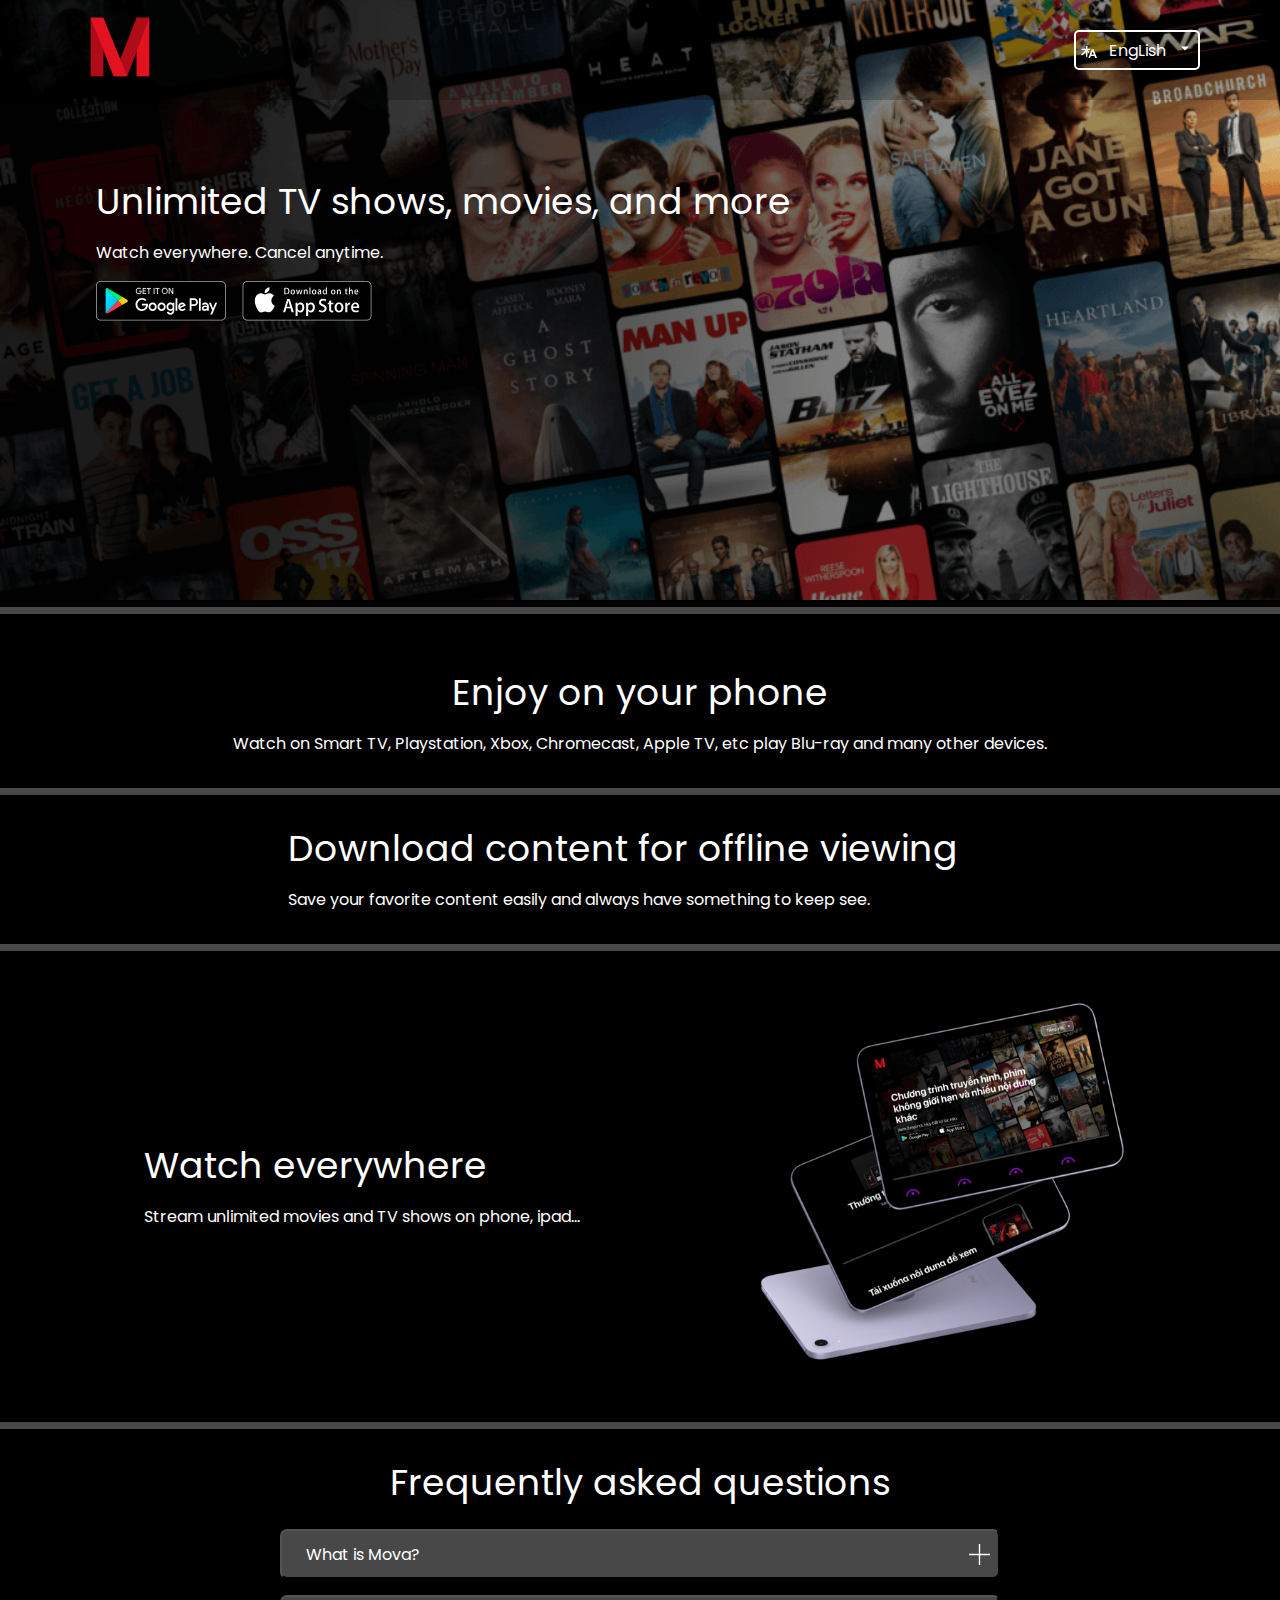
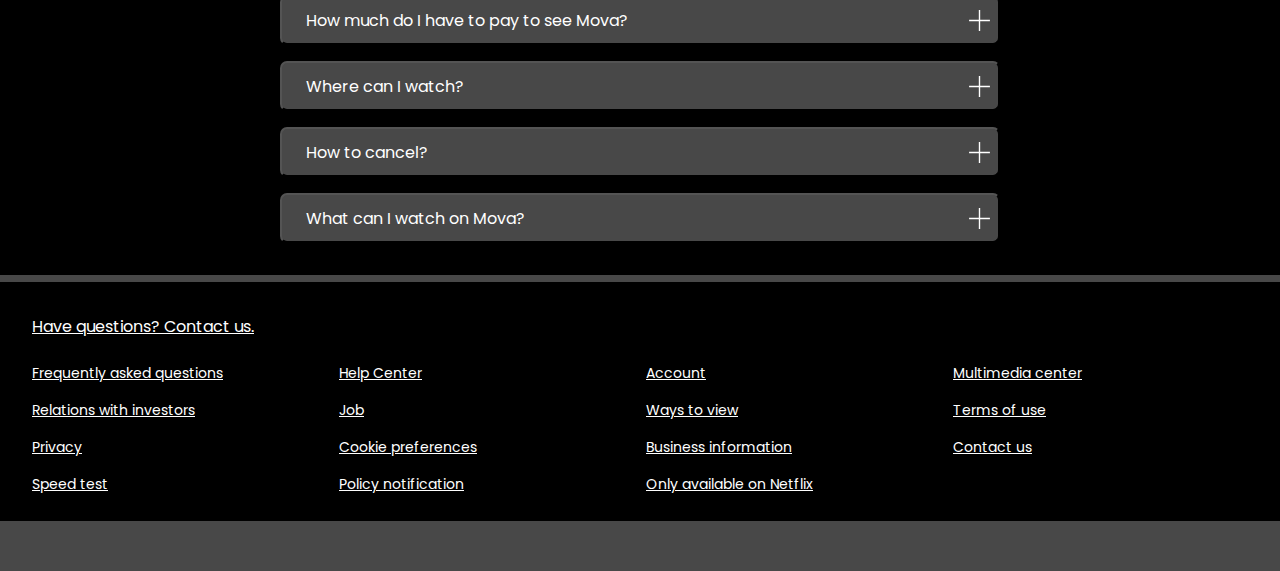
==== index-EN.html @ 981b2a0c "update" ====
<!DOCTYPE html>
<html lang="en">
  <head>
    <meta charset="UTF-8" />
    <meta name="viewport" content="width=device-width, initial-scale=1.0" />
    <meta http-equiv="X-UA-Comatible" content="IE=edge" />
    <link rel="preconnect" href="https://fonts.googleapis.com">
<link rel="preconnect" href="https://fonts.gstatic.com" crossorigin>
<link href="https://fonts.googleapis.com/css2?family=Poppins:ital,wght@0,100;0,200;0,300;0,400;0,500;0,600;0,700;0,800;0,900;1,100;1,200;1,300;1,400;1,500;1,600;1,700;1,800;1,900&display=swap" rel="stylesheet">
    <script
      src="https://code.jquery.com/jquery-3.7.1.min.js"
      integrity="sha256-/JqT3SQfawRcv/BIHPThkBvs0OEvtFFmqPF/lYI/Cxo="
      crossorigin="anonymous"
    ></script>
    <title>Mova</title>
    <link rel="stylesheet" href="./style.css" />
    <script src="./function.js" type="text/javascript"></script>
  </head>
  <body>
    <header>
      <div class="logo">
        <img src="./Logo.svg" alt="" />
      </div>
      <div class="header-right">
        <div class="custom-button landing-page-button">
          <div
            role="img"
            aria-hidden="true"
            class="default-ltr-cache-iyxs8w e1vkmu654"
          >
            <svg
              width="16"
              height="16"
              viewBox="0 0 16 16"
              fill="none"
              xmlns="http://www.w3.org/2000/svg"
              class="default-ltr-cache-4z3qvp e1svuwfo1"
              data-name="Languages"
              aria-labelledby=":R135dajalalbd:"
              aria-hidden="true"
            >
              <path
                fill-rule="evenodd"
                clip-rule="evenodd"
                d="M10.7668 5.33333L10.5038 5.99715L9.33974 8.9355L8.76866 10.377L7.33333 14H9.10751L9.83505 12.0326H13.4217L14.162 14H16L12.5665 5.33333H10.8278H10.7668ZM10.6186 9.93479L10.3839 10.5632H11.1036H12.8856L11.6348 7.2136L10.6186 9.93479ZM9.52722 4.84224C9.55393 4.77481 9.58574 4.71045 9.62211 4.64954H6.41909V2H4.926V4.64954H0.540802V5.99715H4.31466C3.35062 7.79015 1.75173 9.51463 0 10.4283C0.329184 10.7138 0.811203 11.2391 1.04633 11.5931C2.55118 10.6795 3.90318 9.22912 4.926 7.57316V12.6667H6.41909V7.51606C6.81951 8.15256 7.26748 8.76169 7.7521 9.32292L8.31996 7.88955C7.80191 7.29052 7.34631 6.64699 6.9834 5.99715H9.06968L9.52722 4.84224Z"
                fill="#ffffff"
              ></path>
            </svg>
          </div>
          <div class="langure-control">
            <span class="langure-choise">EngLish</span>
          </div>
          
          
          <div aria-hidden="true" class="default-ltr-cache-emv211 ea3diy33">
            <svg
              width="16"
              height="16"
              viewBox="0 0 16 16"
              fill="none"
              xmlns="http://www.w3.org/2000/svg"
              class="default-ltr-cache-4z3qvp e1svuwfo1"
              data-name="CaretDown"
              aria-labelledby=":R175dajalalbd:"
              aria-hidden="true"
            >
              <path
                fill-rule="evenodd"
                clip-rule="evenodd"
                d="M11.5976 6.5C11.7461 6.5 11.8204 6.67956 11.7154 6.78457L8.23574 10.2643C8.10555 10.3945 7.89445 10.3945 7.76425 10.2643L4.28457 6.78457C4.17956 6.67956 4.25393 6.5 4.40244 6.5H11.5976Z"
                fill="#ffffff"
              ></path>
            </svg>
          </div>
          <div class="select-option">
            <ul>
              <li>
                <button class="langure-option" data-value="VietNamese" data-url="index">Vietnamese</button>
              </li>
              <li>
                <button  class="langure-option"  data-value="EngLish" data-url="index-EN">EngLish</button>
              </li>
            </ul>
          </div>
        </div>
      </div>
      
      
    </header>
    <div class="landing-page-header landing-page-content">
      <img
        class="image-header"
        src="./httpswww.plex.tvwp-contentuploads202401Watch-Free-Hero-2048x1152-3-1024x576.png.png"
        alt=""
      />
      <div class="title-container" style="position: absolute; top: 180px">
        <div class="title-text">
          Unlimited TV shows, movies, and more
        </div>
        <div class="headeline-text">Watch everywhere. Cancel anytime.</div>
        <div class="store-container">
          <img src="./googleplay.svg" alt="" />
          <img src="./appstore.svg" alt="" />
        </div>
      </div>
    </div>
    <div class="landing-page-content landing-page-body">
      <div class="landing-page-body-content-flex-row">
        <div class="title-container title-for-group-01" style="width: 100%">
          <div class="title-text">Enjoy on your phone</div>
          <div class="headeline-text">
            Watch on Smart TV, Playstation, Xbox, Chromecast, Apple TV, etc
             play Blu-ray and many other devices.
          </div>
        </div>
        <div class="image image-group-01">
          <img src="./Group 58.svg" alt="" />
        </div>
      </div>
    </div>
    <div class="landing-page-content landing-page-body">
      <div class="landing-page-body-content">
        <div class="image">
          <img src="./mobile-0819.png" alt="" />
        </div>
        <div class="title-container">
          <div class="title-text">Download content for offline viewing</div>
          <div class="headeline-text">
            Save your favorite content easily and always have something to keep
            see.
          </div>
        </div>
      </div>
    </div>
    <div class="landing-page-content landing-page-body">
      <div class="landing-page-body-content">
        <div class="title-container">
          <div class="title-text">Watch everywhere</div>
          <div class="headeline-text">
            Stream unlimited movies and TV shows on
            phone, ipad...
          </div>
        </div>
        <div class="image">
          <img src="./iPad Mini.svg" alt="" />
        </div>
      </div>
    </div>
    <div class="landing-page-content landing-page-body">
      <div class="landing-page-body-content"></div>

      <div class="title-container" >
        <div class="title-text">Frequently asked questions</div>
      </div>
      <div class="question-list">
        <div class="question-container">
          <ul class="answer-list" >
            <li class="answer-item" id="question-container-id" data-ques-for="1">
              <button class="button-mv"  >
                <span>What is Mova?</span>
                <svg
                  viewBox="0 0 36 36"
                  fill="none"
                  xmlns="http://www.w3.org/2000/svg"
                  class="elj7tfr3 e164gv2o4 default-ltr-cache-l7vm9h e1svuwfo1"
                  data-name="Plus"
                  aria-labelledby=":rk:"
                  alt=""
                >
                  <path
                    fill-rule="evenodd"
                    clip-rule="evenodd"
                    d="M17 17V3H19V17H33V19H19V33H17V19H3V17H17Z"
                    fill="#ffffff"
                  ></path>
                </svg>
              </button>
              <div class="answer-content hidden-content" data-ans-for="ans_01" data-open="false">
                <span
                  >Mova is a streaming service that offers a variety of
                  Types of TV shows, movies, anime, documentaries won
                  prizes and more on thousands of devices available
                  Internet connection.
                  <br />
                  You can watch as much as you want, anytime you want
                   No ads – all for one price
                   monthly low. There's always new content for you to explore and
                   New TV shows and movies are added every
                   week!
                </span>
              </div>
            </li>
            <li class="answer-item" id="question-container-id" data-ques-for="2">
              <button class="button-mv" >
                <span>How much do I have to pay to see Mova?</span>
                <svg
                  viewBox="0 0 36 36"
                  fill="none"
                  xmlns="http://www.w3.org/2000/svg"
                  class="elj7tfr3 e164gv2o4 default-ltr-cache-l7vm9h e1svuwfo1"
                  data-name="Plus"
                  aria-labelledby=":rk:"
                  alt=""
                >
                  <path
                    fill-rule="evenodd"
                    clip-rule="evenodd"
                    d="M17 17V3H19V17H33V19H19V33H17V19H3V17H17Z"
                    fill="#ffffff"
                  ></path>
                </svg>
              </button>
              <div class="answer-content hidden-content" data-ans-for="ans_02"  data-open="false">
                <span
                  >Watch Mova on smartphone, tablet, TV
                  smart, laptop or streaming device,
                  for just one flat monthly fee. Service packages with
                  Price range from 260,000 VND to 70,000 VND per month. No extra fees,
                  no contract.
                </span>
              </div>
            </li>
            <li class="answer-item" data-ques-for="3">
              <button class="button-mv" >
                <span>Where can I watch?</span>
                <svg
                  viewBox="0 0 36 36"
                  fill="none"
                  xmlns="http://www.w3.org/2000/svg"
                  class="elj7tfr3 e164gv2o4 default-ltr-cache-l7vm9h e1svuwfo1"
                  data-name="Plus"
                  aria-labelledby=":rk:"
                  alt=""
                >
                  <path
                    fill-rule="evenodd"
                    clip-rule="evenodd"
                    d="M17 17V3H19V17H33V19H19V33H17V19H3V17H17Z"
                    fill="#ffffff"
                  ></path>
                </svg>
              </button>
              <div class="answer-content hidden-content" data-ans-for="ans_03"  data-open="false">
                <span
                  >Watch anytime, anywhere. Sign in with your Mova account
                  You can view it right on the Mova.com website from your personal computer
                  personal, or on any device with an Internet connection and
                  Install Mova app, including smart TV, phone
                  Smartphones, tablets, online multimedia players
                  online and gaming consoles.
                  <br />
                  You can also download your favorite programs using the app
                   App on iOS, Android or Windows 10. Go to the content section first
                   Download to watch on the go and offline
                   Internet. Take Mova with you everywhere.
                </span>
              </div>
            </li>
            <li class="answer-item" data-ques-for="4">
              <button class="button-mv" >
                <span>How to cancel?</span>
                <svg
                  viewBox="0 0 36 36"
                  fill="none"
                  xmlns="http://www.w3.org/2000/svg"
                  class="elj7tfr3 e164gv2o4 default-ltr-cache-l7vm9h e1svuwfo1"
                  data-name="Plus"
                  aria-labelledby=":rk:"
                  alt=""
                >
                  <path
                    fill-rule="evenodd"
                    clip-rule="evenodd"
                    d="M17 17V3H19V17H33V19H19V33H17V19H3V17H17Z"
                    fill="#ffffff"
                  ></path>
                </svg>
              </button>
              <div class="answer-content hidden-content" data-ans-for="ans_04">
                <span
                  >Mova is very flexible. No pesky contracts, no
                  constraint. You can easily cancel your account online only
                  in two clicks. There is no cancellation fee – you can catch it
                  Start or stop your account at any time.
                </span>
              </div>
            </li>
            <li class="answer-item" data-ques-for="5">
              <button class="button-mv" >
                <span>What can I watch on Mova?</span>
                <svg
                  viewBox="0 0 36 36"
                  fill="none"
                  xmlns="http://www.w3.org/2000/svg"
                  class="elj7tfr3 e164gv2o4 default-ltr-cache-l7vm9h e1svuwfo1"
                  data-name="Plus"
                  aria-labelledby=":rk:"
                  alt=""
                >
                  <path
                    fill-rule="evenodd"
                    clip-rule="evenodd"
                    d="M17 17V3H19V17H33V19H19V33H17V19H3V17H17Z"
                    fill="#ffffff"
                  ></path>
                </svg>
              </button>
              <div class="answer-content hidden-content" data-ans-for="ans_05">
                <span
                  >Mova has an extensive library of feature films and movies
                  documentaries, TV shows, anime, award-winning works
                  Mova rewards and more. See without boundaries
                  expire any time you want.
                </span>
              </div>
            </li>
          </ul>
        </div>
      </div>
    </div>
    <div class="scroll-up-btn">
      <button>Về đầu trang</button>
    </div>
    <div class="landing-page-footer">
      <div data-layout="container" class="landing-page-footer-wrap">
        <div data-layout="item" class="default-ltr-cache-cd6tzo">
          <div class="default-ltr-cache-82qlwu eyieukx4">
            <a href="https://help.netflix.com/contactus"
              >Have questions? Contact us.</a
            >
          </div>
        </div>
        <div data-layout="item" class="default-ltr-cache-cd6tzo">
          <div class="default-ltr-cache-2lwb1t eyieukx3">
            <div
              data-layout="wrapper"
              class="default-ltr-cache-1b5mvc4 eslj5pt1"
            >
              <ul
                data-layout="container"
                class="default-ltr-cache-198rcvt eslj5pt0"
              >
                <li
                  data-layout="item"
                  class="default-ltr-cache-text8n footer-item"
                >
                  <a
                    role="link"
                    data-uia="footer-link"
                    class="e1xphksk0 default-ltr-cache-ncd99a e1ff4m3w1"
                    href="https://help.netflix.com/support/412"
                    >Frequently asked questions</a
                  >
                </li>
                <li
                  data-layout="item"
                  class="default-ltr-cache-text8n footer-item"
                >
                  <a
                    role="link"
                    data-uia="footer-link"
                    class="e1xphksk0 default-ltr-cache-ncd99a e1ff4m3w1"
                    href="https://help.netflix.com"
                    >Help Center</a
                  >
                </li>
                <li
                  data-layout="item"
                  class="default-ltr-cache-text8n footer-item"
                >
                  <a
                    role="link"
                    data-uia="footer-link"
                    class="e1xphksk0 default-ltr-cache-ncd99a e1ff4m3w1"
                    href="/youraccount"
                    >Account</a
                  >
                </li>
                <li
                  data-layout="item"
                  class="default-ltr-cache-text8n footer-item"
                >
                  <a
                    role="link"
                    data-uia="footer-link"
                    class="e1xphksk0 default-ltr-cache-ncd99a e1ff4m3w1"
                    href="https://media.netflix.com/"
                    >Multimedia center</a
                  >
                </li>
                <li
                  data-layout="item"
                  class="default-ltr-cache-text8n footer-item"
                >
                  <a
                    role="link"
                    data-uia="footer-link"
                    class="e1xphksk0 default-ltr-cache-ncd99a e1ff4m3w1"
                    href="http://ir.netflix.com/"
                    >Relations with investors</a
                  >
                </li>
                <li
                  data-layout="item"
                  class="default-ltr-cache-text8n footer-item"
                >
                  <a
                    role="link"
                    data-uia="footer-link"
                    class="e1xphksk0 default-ltr-cache-ncd99a e1ff4m3w1"
                    href="https://jobs.netflix.com/jobs"
                    >Job</a
                  >
                </li>
                <li
                  data-layout="item"
                  class="default-ltr-cache-text8n footer-item"
                >
                  <a
                    role="link"
                    data-uia="footer-link"
                    class="e1xphksk0 default-ltr-cache-ncd99a e1ff4m3w1"
                    href="/watch"
                    >Ways to view</a
                  >
                </li>
                <li
                  data-layout="item"
                  class="default-ltr-cache-text8n footer-item"
                >
                  <a
                    role="link"
                    data-uia="footer-link"
                    class="e1xphksk0 default-ltr-cache-ncd99a e1ff4m3w1"
                    href="https://help.netflix.com/legal/termsofuse"
                    >Terms of use</a
                  >
                </li>
                <li
                  data-layout="item"
                  class="default-ltr-cache-text8n footer-item"
                >
                  <a
                    role="link"
                    data-uia="footer-link"
                    class="e1xphksk0 default-ltr-cache-ncd99a e1ff4m3w1"
                    href="https://help.netflix.com/legal/privacy"
                    >Privacy</a
                  >
                </li>
                <li
                  data-layout="item"
                  class="default-ltr-cache-text8n footer-item"
                >
                  <a
                    role="link"
                    data-uia="footer-link"
                    class="e1xphksk0 default-ltr-cache-ncd99a e1ff4m3w1"
                    href="#"
                    >Cookie preferences</a
                  >
                </li>
                <li
                  data-layout="item"
                  class="default-ltr-cache-text8n footer-item"
                >
                  <a
                    role="link"
                    data-uia="footer-link"
                    class="e1xphksk0 default-ltr-cache-ncd99a e1ff4m3w1"
                    href="https://help.netflix.com/legal/corpinfo"
                    >Business information</a
                  >
                </li>
                <li
                  data-layout="item"
                  class="default-ltr-cache-text8n footer-item"
                >
                  <a
                    role="link"
                    data-uia="footer-link"
                    class="e1xphksk0 default-ltr-cache-ncd99a e1ff4m3w1"
                    href="https://help.netflix.com/contactus"
                    >Contact us</a
                  >
                </li>
                <li
                  data-layout="item"
                  class="default-ltr-cache-text8n footer-item"
                >
                  <a
                    role="link"
                    data-uia="footer-link"
                    class="e1xphksk0 default-ltr-cache-ncd99a e1ff4m3w1"
                    href="https://fast.com"
                    >Speed test</a
                  >
                </li>
                <li
                  data-layout="item"
                  class="default-ltr-cache-text8n footer-item"
                >
                  <a
                    role="link"
                    data-uia="footer-link"
                    class="e1xphksk0 default-ltr-cache-ncd99a e1ff4m3w1"
                    href="https://help.netflix.com/legal/notices"
                    >Policy notification</a
                  >
                </li>
                <li
                  data-layout="item"
                  class="default-ltr-cache-text8n footer-item"
                >
                  <a
                    role="link"
                    data-uia="footer-link"
                    class="e1xphksk0 default-ltr-cache-ncd99a e1ff4m3w1"
                    href="https://www.netflix.com/vn/browse/genre/839338"
                    >Only available on Netflix</a
                  >
                </li>
              </ul>
            </div>
          </div>
        </div>
      </div>
    </div>
  </body>
</html>
---- style.css ----
* {
  font-family: "Poppins", sans-serif;
}
body {
  background-color: black;

  padding: 0;
  margin: 0;
  .title-container {
    .title-text {
      font-size: 36px;
      line-height: 44px;
    }
    .eadeline-text {
      font-size: 28px;
      line-height: 36px;
    }
  }
  a {
    color: #ffffff;
  }
}
header {
  position: absolute;
  top: 0;
  background-color: #00000037;
  height: 87px;
  width: 100%;
  display: flex;
  flex-direction: row;
  justify-content: space-around;
  align-items: center;

  .logo {
    img {
      height: 50px;
      width: 50px;
    }
  }
  .landing-page-button-action {
    .select-option {
      visibility: visible !important;
      transition: all 0.25s cubic-bezier(0.5, 0, 0.1, 1) 0s !important;
    }
  }
  .custom-button {
    position: relative;
    height: 36px;
    width: auto;
    border-radius: 5px;
    border: 2px solid white;
    display: flex;
    flex-direction: row;
    justify-content: space-between;
    align-items: center;
    gap: 5px;
    padding: 0 5px;
    .default-ltr-cache-iyxs8w {
      pointer-events: none;
      width: 1rem;
      height: 1rem;
      left: 0.75rem;
      right: auto;
    }
    .langure-control {
      min-width: 70px;
      text-align: center;
      span {
        color: white;
      }
    }
    .default-ltr-cache-emv211 {
      sgv {
        width: 16;
        height: 16;
      }
    }

    .select-option {
      position: absolute;
      width: 100%;
      top: 100%;
      left: 0;
      visibility: collapse;
      overflow: hidden;
      transition: all 0.25s cubic-bezier(0.5, 0, 0.1, 1);
      ul {
        padding: 0;
        margin: 0;
        border: 1px solid gray;
        border-radius: 5px;
        li {
          width: 100%;
          button {
            width: 100%;
            color: white;
            background-color: transparent;
            border: unset;
          }
          button:hover {
            background-color: rgba(201, 198, 198, 0.514);
          }
        }
      }
    }
  }
}
.landing-page-content {
  color: #ffffff;
  .landing-page-body-content-flex-row,
  .landing-page-body-content {
    color: #ffffff;
    display: flex;
    flex-direction: column;
    align-items: center;
    justify-content: center;
    .image {
      img {
        height: 300px;
        width: auto;
      }
    }
  }
}
.landing-page-content::after {
  content: "";
  height: 7px;
  width: 100%;
  background-color: #d9d9d955;
  display: block;
}
.landing-page-header {
  .image-header {
    object-fit: cover;
    height: 600px;
    overflow-clip-margin: content-box;
    overflow: clip;
    position: relative;
    margin-top: 0;
    z-index: -1;
    width: 100%;
  }
  .store-container {
    display: flex;
    flex-direction: column;
    align-items: center;
    justify-content: center;
    gap: 1rem;
    img {
      height: 40px;
      z-index: 10;
      left: 0;
    }
  }
}
.title-container {
  text-align: center;
  gap: 1rem;
  display: flex;
  flex-direction: column;
  .title-text {
    padding: 0 1rem;
  }
  .headeline-text {
    padding: 0 1rem;
  }
}
.image-group-01 {
  img {
    height: 300px;
    width: auto;
  }
}
.landing-page-body {
  padding-top: 2rem;
}
.landing-page-body::after {
  margin-top: 2rem;
  position: relative;
}
.question-list {
  color: #ffffff;
  width: 100%;
  margin: 0 auto;
  .question-container {
    margin: 1.5rem 0;

    ul {
      list-style: none;
      margin: 0;
      padding: 0 1.5rem 0 1.5rem;
      li {
        margin-bottom: 1rem;
        button {
          span {
            color: #ffffff;
            font-size: 16px;
            line-height: 25px;
            max-width: 75%;
          }
          text-align: left;
          padding-left: 1.5rem;
          border-radius: 7px;
          background-color: #d9d9d955;
          width: 100%;
          min-height: 50px;
          display: flex;
          flex-direction: row;
          justify-content: space-between;
          align-items: center;
          svg {
            width: 25px;
            height: 25px;
            fill: #ffffff;
            transform: rotate(90deg);
            transition-duration: 0.25s;
          }
        }
        .answer-content {
          max-height: 0;
          visibility: collapse;
          overflow: hidden;
          /* transition: all 0.5s cubic-bezier(0.5, 0, 0.1, 1); */
          padding: 0 1.5rem;
          border-bottom-left-radius: 7px;
          border-bottom-right-radius: 7px;
          background-color: #d9d9d955;
          span {
            color: #ffffff;
            font-size: 16px;
            line-height: 25px;
            text-align: left;
          }
        }
      }
    }
  }
}
.answer-item:hover {
  background-color: #e7e3e355;
}
.scroll-up-btn {
  position: fixed;
  top: 70%;
  right: 30px;
  display: none;
  button {
    height: 30px;
    border: 2px solid red;
    color: red;
    border-radius: 10px;
    background: transparent;
  }
}
.scroll-up-btn-active {
  display: block;
}
.display-answer-content {
  button {
    svg {
      transform: rotate(45deg) !important;
      transition-duration: 0.25s !important;
    }
  }

  .answer-content {
    max-height: 100% !important;
    visibility: visible !important;
    /* transition: all 0.5s cubic-bezier(0.5, 0, 0.1, 1)!important; */
  }
}

.landing-page-footer {
  margin-top: 2rem;
  .landing-page-footer-wrap {
    margin-left: 1.5rem;
    margin-right: 1.5rem;
    display: inline-flex;
    flex-direction: row;
    flex-wrap: wrap;
    .default-ltr-cache-82qlwu {
      margin-bottom: 0.75rem;
    }
    .default-ltr-cache-198rcvt {
      display: inline-flex;
      flex-wrap: wrap;
      width: inherit;
      height: inherit;
      margin-top: -1rem;
      margin-left: -0.75rem;
      width: calc(100% + 0.75rem);
      flex-direction: row;
      padding: 0px;
    }
    .default-ltr-cache-2lwb1t {
      margin: 0.75rem 0;
      width: 100%;
      font-size: 0.875rem;
      font-weight: 400;
    }
    .default-ltr-cache-198rcvt > * {
      margin-top: 1rem;
      margin-left: 0.75rem;
    }
    .default-ltr-cache-text8n {
      flex: 0 0 calc(50% - 0.75rem);
    }
  }
}
.landing-page-footer::after {
  content: "";
  height: 50px;
  width: 100%;
  background-color: #d9d9d955;
  display: block;
}
@media only screen and (min-width: 768px) {
  header {
    justify-content: space-between;
    .logo {
      margin-left: 3rem;
    }
  }
  .header-right{
    margin-right: 3rem;
  }
  .landing-page-header {
    align-items: flex-start;
    .title-container {
      margin-left: 3rem;
      width: 70%;
      text-align: left;
      .store-container {
        padding: 0 1rem;
        flex-direction: row;
        justify-content: flex-start;
      }
    }
  }
  .landing-page-content {
    .landing-page-body-content {
      padding-right: 2rem;
      padding-left: 2rem;

      flex-direction: row;
      .title-container {
        margin-left: 3rem;
        width: 70%;
        text-align: left;
      }
    }
  }
  .landing-page-footer {
    .landing-page-footer-wrap {
      margin-left: 2rem;
      margin-right: 2rem;
    }

    .default-ltr-cache-text8n {
      flex: 0 0 calc(25% - 0.75rem) !important;
    }
  }
  .title-for-group-01 {
    order: 1;
  }
}
@media only screen and (min-width: 1024px) {
  header {
    height: 100px;
    .logo {
      margin-left: 5rem;
      img {
        height: 80px;
        width: 80px;
      }
    }
    .header-right{
      margin-right: 5rem;
    }
  }
  .landing-page-header {
    .title-container {
      margin-left: 5rem;
    }
  }

  .landing-page-content {
    .landing-page-body-content {
      padding-right: 5rem;
      padding-left: 5rem;

      flex-direction: row;
      .title-container {
        margin-left: 3rem;
        width: 70%;
        text-align: left;
      }
    }
  }
  .question-list {
    width: 60%;
  }
  .landing-page-content {
    .landing-page-body-content {
      .image {
        img {
          height: 400px;
          width: auto;
        }
      }
    }
    .landing-page-body-content-flex-row {
      .image {
        img {
          height: 500px;
        }
      }
    }
  }
}
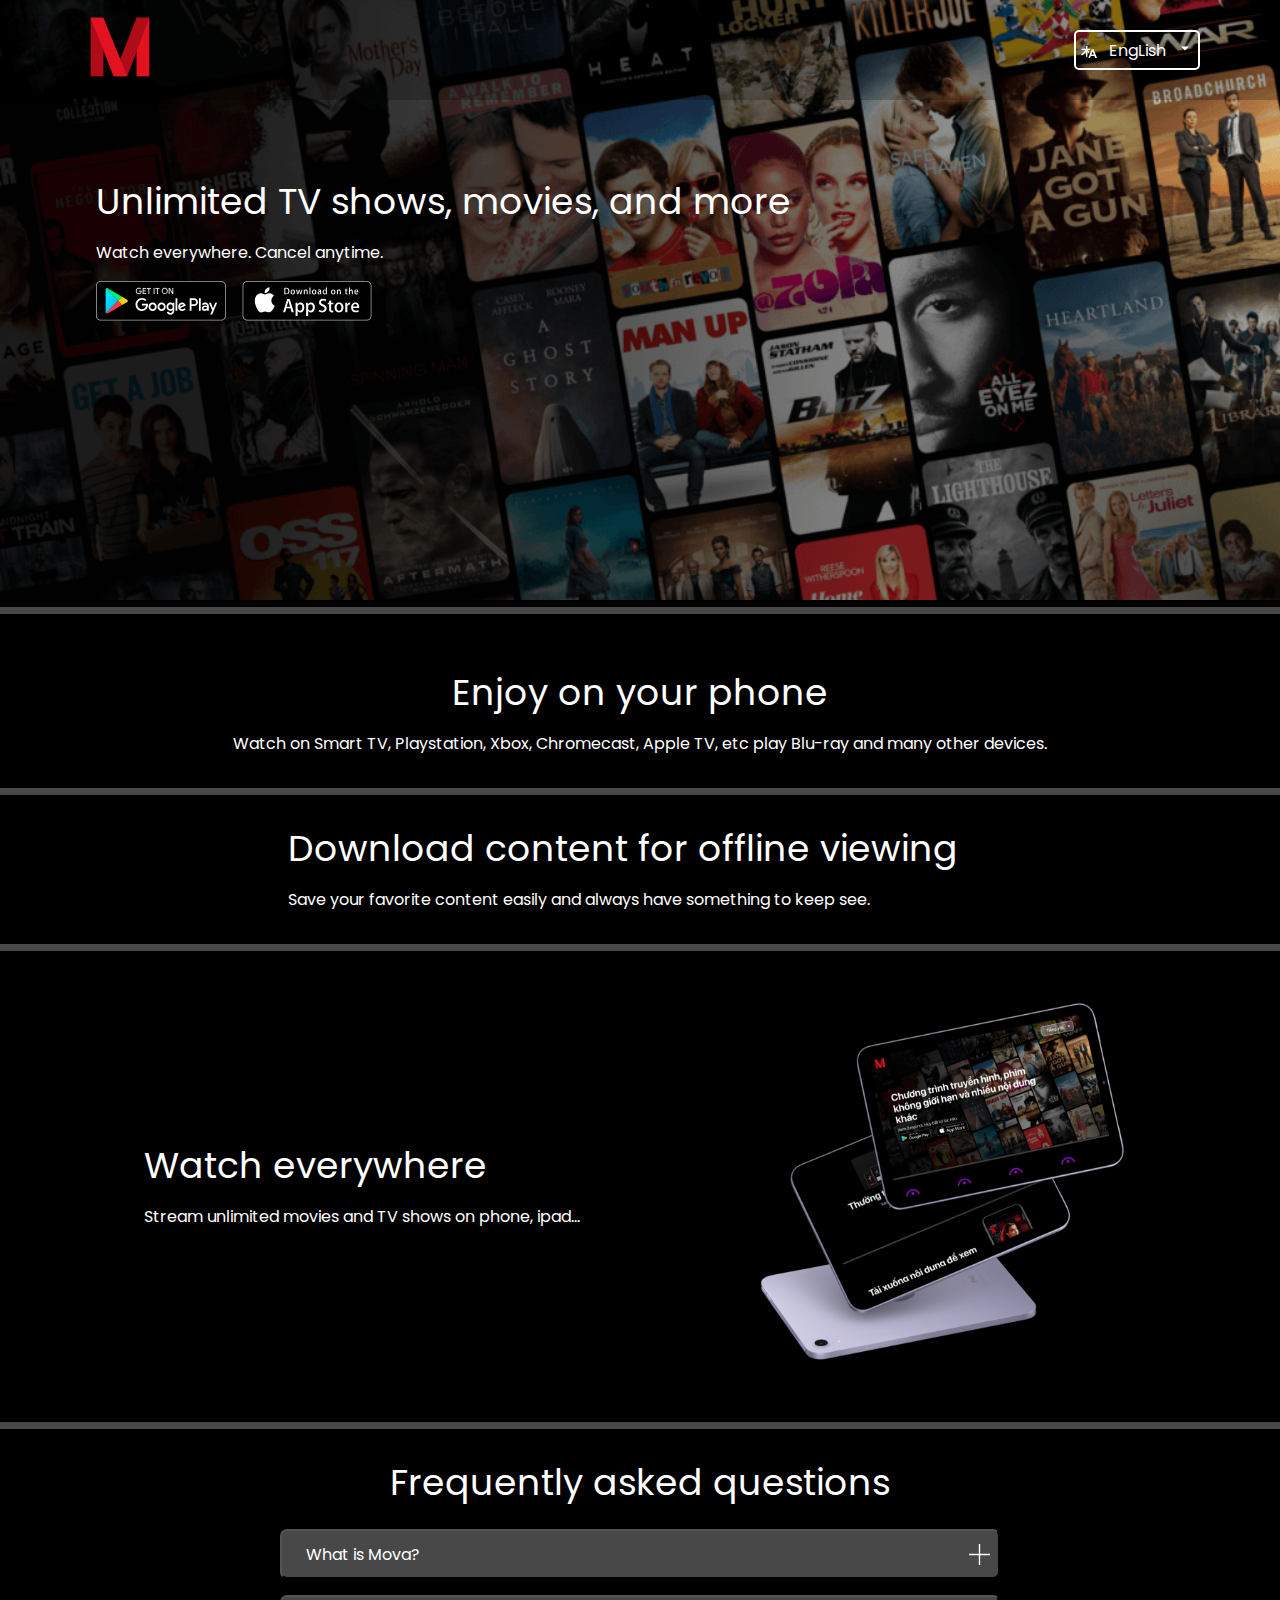
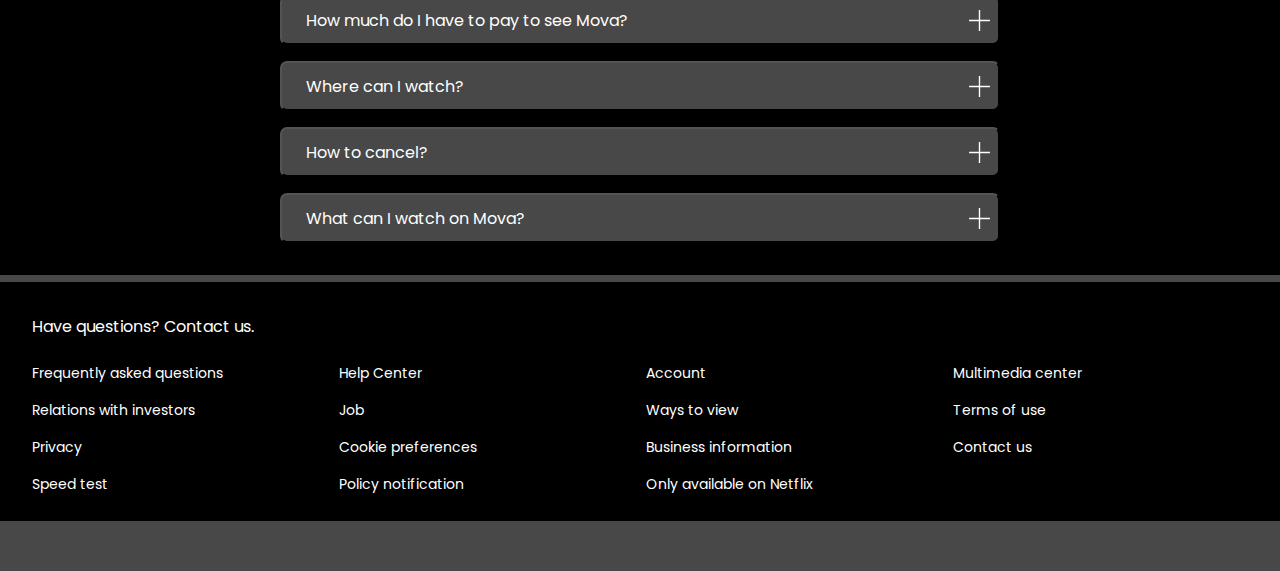
==== commit 8c835d0b: "update link" ====
--- a/index-EN.html
+++ b/index-EN.html
@@ -325,7 +325,7 @@
       <div data-layout="container" class="landing-page-footer-wrap">
         <div data-layout="item" class="default-ltr-cache-cd6tzo">
           <div class="default-ltr-cache-82qlwu eyieukx4">
-            <a href="https://help.netflix.com/contactus"
+            <a 
               >Have questions? Contact us.</a
             >
           </div>
@@ -348,7 +348,7 @@
                     role="link"
                     data-uia="footer-link"
                     class="e1xphksk0 default-ltr-cache-ncd99a e1ff4m3w1"
-                    href="https://help.netflix.com/support/412"
+                  
                     >Frequently asked questions</a
                   >
                 </li>
@@ -360,7 +360,6 @@
                     role="link"
                     data-uia="footer-link"
                     class="e1xphksk0 default-ltr-cache-ncd99a e1ff4m3w1"
-                    href="https://help.netflix.com"
                     >Help Center</a
                   >
                 </li>
@@ -372,7 +371,6 @@
                     role="link"
                     data-uia="footer-link"
                     class="e1xphksk0 default-ltr-cache-ncd99a e1ff4m3w1"
-                    href="/youraccount"
                     >Account</a
                   >
                 </li>
@@ -384,7 +382,6 @@
                     role="link"
                     data-uia="footer-link"
                     class="e1xphksk0 default-ltr-cache-ncd99a e1ff4m3w1"
-                    href="https://media.netflix.com/"
                     >Multimedia center</a
                   >
                 </li>
@@ -396,7 +393,6 @@
                     role="link"
                     data-uia="footer-link"
                     class="e1xphksk0 default-ltr-cache-ncd99a e1ff4m3w1"
-                    href="http://ir.netflix.com/"
                     >Relations with investors</a
                   >
                 </li>
@@ -408,7 +404,6 @@
                     role="link"
                     data-uia="footer-link"
                     class="e1xphksk0 default-ltr-cache-ncd99a e1ff4m3w1"
-                    href="https://jobs.netflix.com/jobs"
                     >Job</a
                   >
                 </li>
@@ -420,7 +415,6 @@
                     role="link"
                     data-uia="footer-link"
                     class="e1xphksk0 default-ltr-cache-ncd99a e1ff4m3w1"
-                    href="/watch"
                     >Ways to view</a
                   >
                 </li>
@@ -432,7 +426,6 @@
                     role="link"
                     data-uia="footer-link"
                     class="e1xphksk0 default-ltr-cache-ncd99a e1ff4m3w1"
-                    href="https://help.netflix.com/legal/termsofuse"
                     >Terms of use</a
                   >
                 </li>
@@ -444,7 +437,6 @@
                     role="link"
                     data-uia="footer-link"
                     class="e1xphksk0 default-ltr-cache-ncd99a e1ff4m3w1"
-                    href="https://help.netflix.com/legal/privacy"
                     >Privacy</a
                   >
                 </li>
@@ -456,7 +448,6 @@
                     role="link"
                     data-uia="footer-link"
                     class="e1xphksk0 default-ltr-cache-ncd99a e1ff4m3w1"
-                    href="#"
                     >Cookie preferences</a
                   >
                 </li>
@@ -468,7 +459,6 @@
                     role="link"
                     data-uia="footer-link"
                     class="e1xphksk0 default-ltr-cache-ncd99a e1ff4m3w1"
-                    href="https://help.netflix.com/legal/corpinfo"
                     >Business information</a
                   >
                 </li>
@@ -480,7 +470,6 @@
                     role="link"
                     data-uia="footer-link"
                     class="e1xphksk0 default-ltr-cache-ncd99a e1ff4m3w1"
-                    href="https://help.netflix.com/contactus"
                     >Contact us</a
                   >
                 </li>
@@ -492,7 +481,6 @@
                     role="link"
                     data-uia="footer-link"
                     class="e1xphksk0 default-ltr-cache-ncd99a e1ff4m3w1"
-                    href="https://fast.com"
                     >Speed test</a
                   >
                 </li>
@@ -504,7 +492,6 @@
                     role="link"
                     data-uia="footer-link"
                     class="e1xphksk0 default-ltr-cache-ncd99a e1ff4m3w1"
-                    href="https://help.netflix.com/legal/notices"
                     >Policy notification</a
                   >
                 </li>
@@ -516,7 +503,6 @@
                     role="link"
                     data-uia="footer-link"
                     class="e1xphksk0 default-ltr-cache-ncd99a e1ff4m3w1"
-                    href="https://www.netflix.com/vn/browse/genre/839338"
                     >Only available on Netflix</a
                   >
                 </li>
--- a/style.css
+++ b/style.css
@@ -321,7 +321,7 @@
       margin-left: 3rem;
     }
   }
-  .header-right{
+  .header-right {
     margin-right: 3rem;
   }
   .landing-page-header {
@@ -374,7 +374,7 @@
         width: 80px;
       }
     }
-    .header-right{
+    .header-right {
       margin-right: 5rem;
     }
   }
@@ -418,3 +418,15 @@
     }
   }
 }
+ul {
+  list-style: none;
+  li {
+    cursor: pointer;
+  }
+}
+a:hover {
+  color: darkgrey;
+}
+a:active {
+  color: rgb(255, 120, 99);
+}